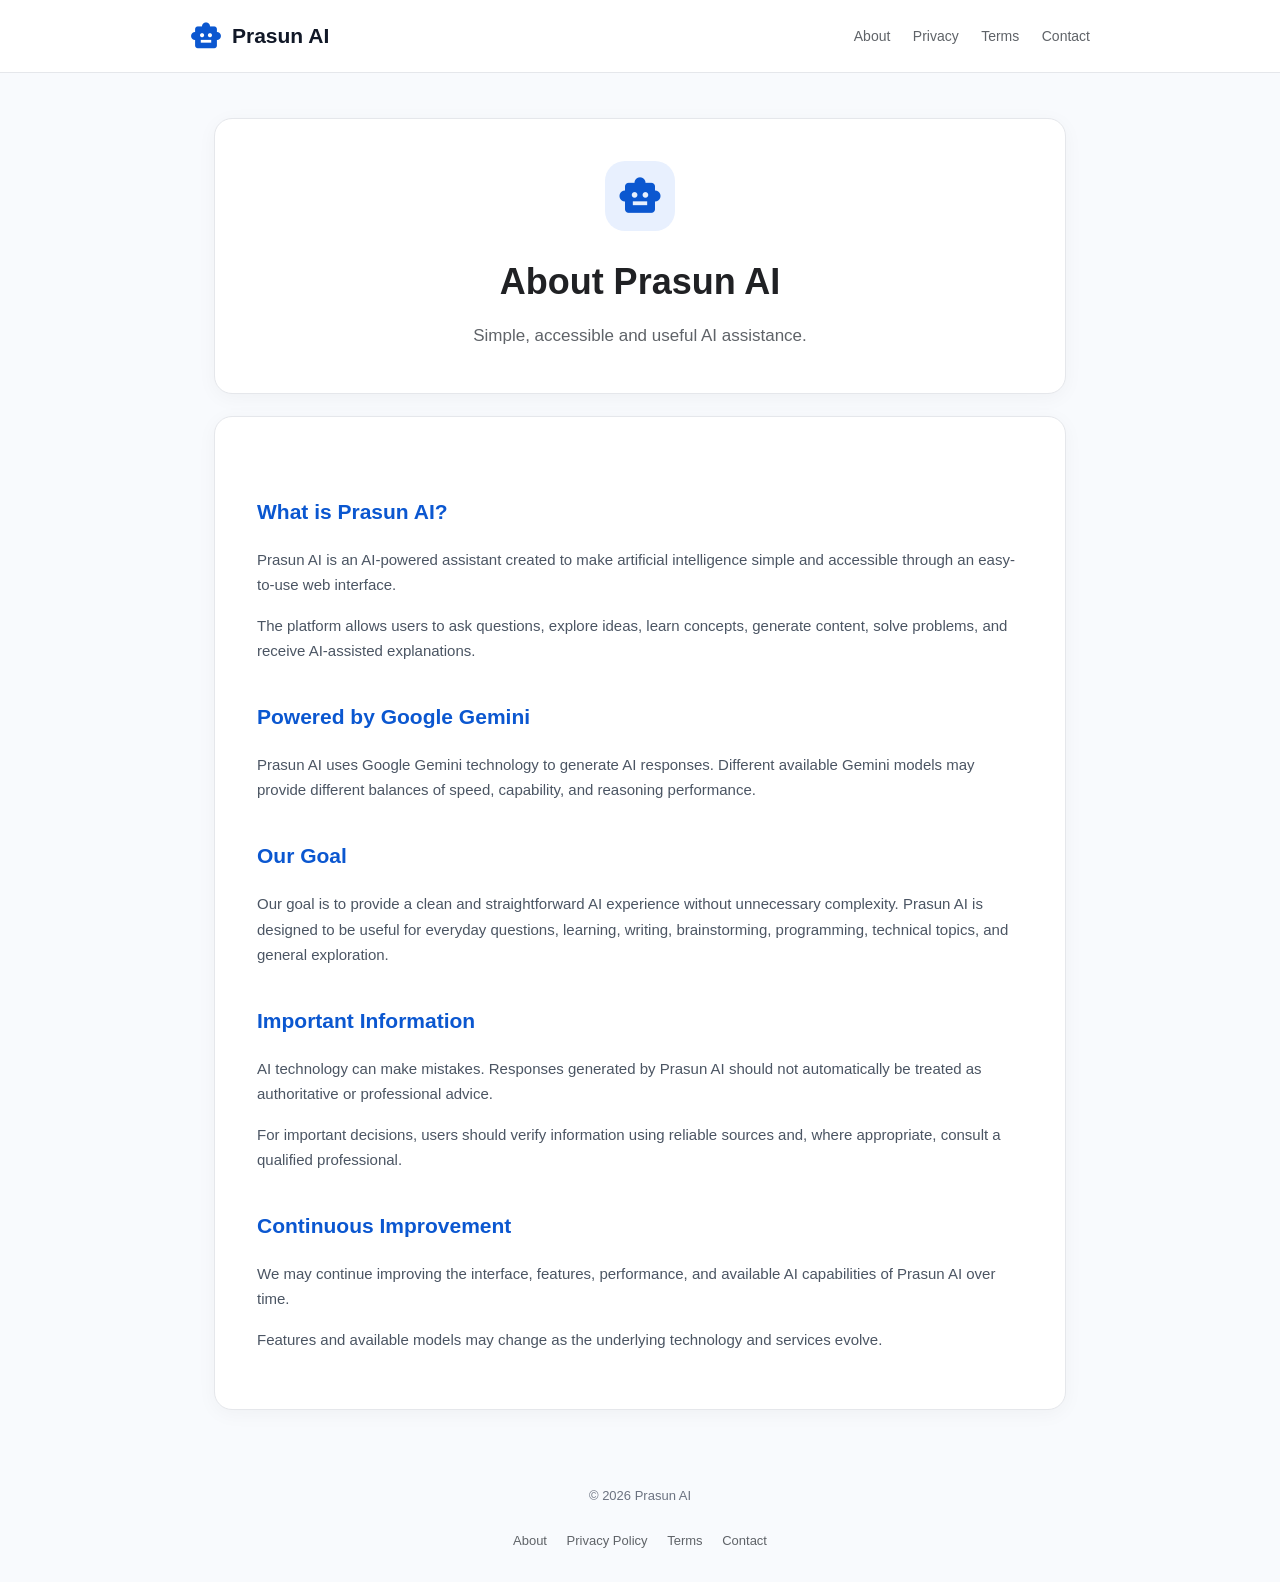
==== about.html @ ab5162e4 "Refactor about.html for improved structure and style" ====
<!DOCTYPE html>
<html lang="en">

<head>
  <meta charset="UTF-8">
  <meta name="viewport" content="width=device-width, initial-scale=1.0">

  <title>About Prasun AI</title>

  <meta
    name="description"
    content="Learn about Prasun AI, an AI-powered assistant designed to provide fast, useful and accessible AI assistance."
  >

  <!-- Google Material Symbols -->
  <link
    rel="stylesheet"
    href="https://fonts.googleapis.com/css2?family=Material+Symbols+Outlined:opsz,wght,FILL,GRAD@24,400,0,0"
  >

  <style>
    * {
      box-sizing: border-box;
    }

    body {
      margin: 0;
      font-family: Arial, Helvetica, sans-serif;
      background: #f8fafd;
      color: #202124;
      line-height: 1.7;
    }

    /* =========================================
       HEADER
       ========================================= */

    header {
      background: #fff;
      border-bottom: 1px solid #e5e7eb;
      padding: 18px 24px;
    }

    .header-inner {
      max-width: 900px;
      margin: auto;
      display: flex;
      align-items: center;
      justify-content: space-between;
    }

    /* Prasun AI brand */

    .brand {
      display: inline-flex;
      align-items: center;
      gap: 10px;

      color: #111827;
      text-decoration: none;

      font-size: 21px;
      font-weight: 700;
    }

    /* EXACT SAME ICON USED ON MAIN PRASUN AI PAGE */

    .brand .material-symbols-outlined {
      color: #0b57d0;
      font-size: 32px;

      font-variation-settings:
        "FILL" 1,
        "wght" 500,
        "GRAD" 0,
        "opsz" 24;
    }

    nav a {
      color: #5f6368;
      text-decoration: none;
      margin-left: 18px;
      font-size: 14px;
    }

    nav a:hover {
      color: #0b57d0;
    }

    /* =========================================
       MAIN CONTENT
       ========================================= */

    main {
      max-width: 900px;
      margin: 45px auto;
      padding: 0 24px;
    }

    .hero,
    .content {
      background: #fff;
      border: 1px solid #e5e7eb;
      border-radius: 18px;
      padding: 42px;
      box-shadow: 0 4px 20px rgba(0, 0, 0, 0.04);
    }

    .hero {
      text-align: center;
      margin-bottom: 22px;
    }

    /* =========================================
       ABOUT PAGE ICON
       ========================================= */

    .logo {
      width: 70px;
      height: 70px;
      margin: auto;

      border-radius: 20px;
      background: #e8f0fe;

      display: flex;
      align-items: center;
      justify-content: center;

      color: #0b57d0;
    }

    .logo .material-symbols-outlined {
      font-size: 44px;

      font-variation-settings:
        "FILL" 1,
        "wght" 500,
        "GRAD" 0,
        "opsz" 24;
    }

    h1 {
      font-size: 36px;
      margin: 20px 0 10px;
    }

    .tagline {
      color: #5f6368;
      font-size: 17px;
      margin: 0;
    }

    h2 {
      color: #0b57d0;
      margin-top: 35px;
      font-size: 21px;
    }

    p,
    li {
      color: #4b5563;
      font-size: 15px;
    }

    /* =========================================
       FOOTER
       ========================================= */

    footer {
      text-align: center;
      padding: 30px;
      color: #6b7280;
      font-size: 13px;
    }

    footer a {
      color: #5f6368;
      text-decoration: none;
      margin: 0 8px;
    }

    footer a:hover {
      color: #0b57d0;
      text-decoration: underline;
    }

    /* =========================================
       MOBILE
       ========================================= */

    @media (max-width: 650px) {

      .header-inner {
        flex-direction: column;
        align-items: flex-start;
        gap: 12px;
      }

      nav a {
        margin-left: 0;
        margin-right: 14px;
      }

      .hero,
      .content {
        padding: 25px;
      }

      h1 {
        font-size: 29px;
      }

      .brand {
        font-size: 21px;
      }

      .brand .material-symbols-outlined {
        font-size: 30px;
      }
    }
  </style>
</head>

<body>

  <!-- =========================================
       HEADER
       ========================================= -->

  <header>

    <div class="header-inner">

      <a class="brand" href="index.html">

        <!-- EXACT SAME PRASUN AI ROBOT ICON -->
        <span
          class="material-symbols-outlined"
          aria-hidden="true"
        >smart_toy</span>

        <span>Prasun AI</span>

      </a>

      <nav>
        <a href="about.html">About</a>
        <a href="privacy-policy.html">Privacy</a>
        <a href="terms.html">Terms</a>
        <a href="contact.html">Contact</a>
      </nav>

    </div>

  </header>


  <!-- =========================================
       MAIN
       ========================================= -->

  <main>

    <!-- HERO -->

    <section class="hero">

      <div class="logo">

        <!-- SAME ICON -->
        <span
          class="material-symbols-outlined"
          aria-hidden="true"
        >smart_toy</span>

      </div>

      <h1>About Prasun AI</h1>

      <p class="tagline">
        Simple, accessible and useful AI assistance.
      </p>

    </section>


    <!-- CONTENT -->

    <article class="content">

      <h2>What is Prasun AI?</h2>

      <p>
        Prasun AI is an AI-powered assistant created to make artificial
        intelligence simple and accessible through an easy-to-use web
        interface.
      </p>

      <p>
        The platform allows users to ask questions, explore ideas, learn
        concepts, generate content, solve problems, and receive AI-assisted
        explanations.
      </p>


      <h2>Powered by Google Gemini</h2>

      <p>
        Prasun AI uses Google Gemini technology to generate AI responses.
        Different available Gemini models may provide different balances of
        speed, capability, and reasoning performance.
      </p>


      <h2>Our Goal</h2>

      <p>
        Our goal is to provide a clean and straightforward AI experience
        without unnecessary complexity. Prasun AI is designed to be useful for
        everyday questions, learning, writing, brainstorming, programming,
        technical topics, and general exploration.
      </p>


      <h2>Important Information</h2>

      <p>
        AI technology can make mistakes. Responses generated by Prasun AI
        should not automatically be treated as authoritative or professional
        advice.
      </p>

      <p>
        For important decisions, users should verify information using
        reliable sources and, where appropriate, consult a qualified
        professional.
      </p>


      <h2>Continuous Improvement</h2>

      <p>
        We may continue improving the interface, features, performance, and
        available AI capabilities of Prasun AI over time.
      </p>

      <p>
        Features and available models may change as the underlying technology
        and services evolve.
      </p>

    </article>

  </main>


  <!-- =========================================
       FOOTER
       ========================================= -->

  <footer>

    © 2026 Prasun AI

    <br><br>

    <a href="about.html">About</a>

    <a href="privacy-policy.html">Privacy Policy</a>

    <a href="terms.html">Terms</a>

    <a href="contact.html">Contact</a>

  </footer>

</body>
</html>
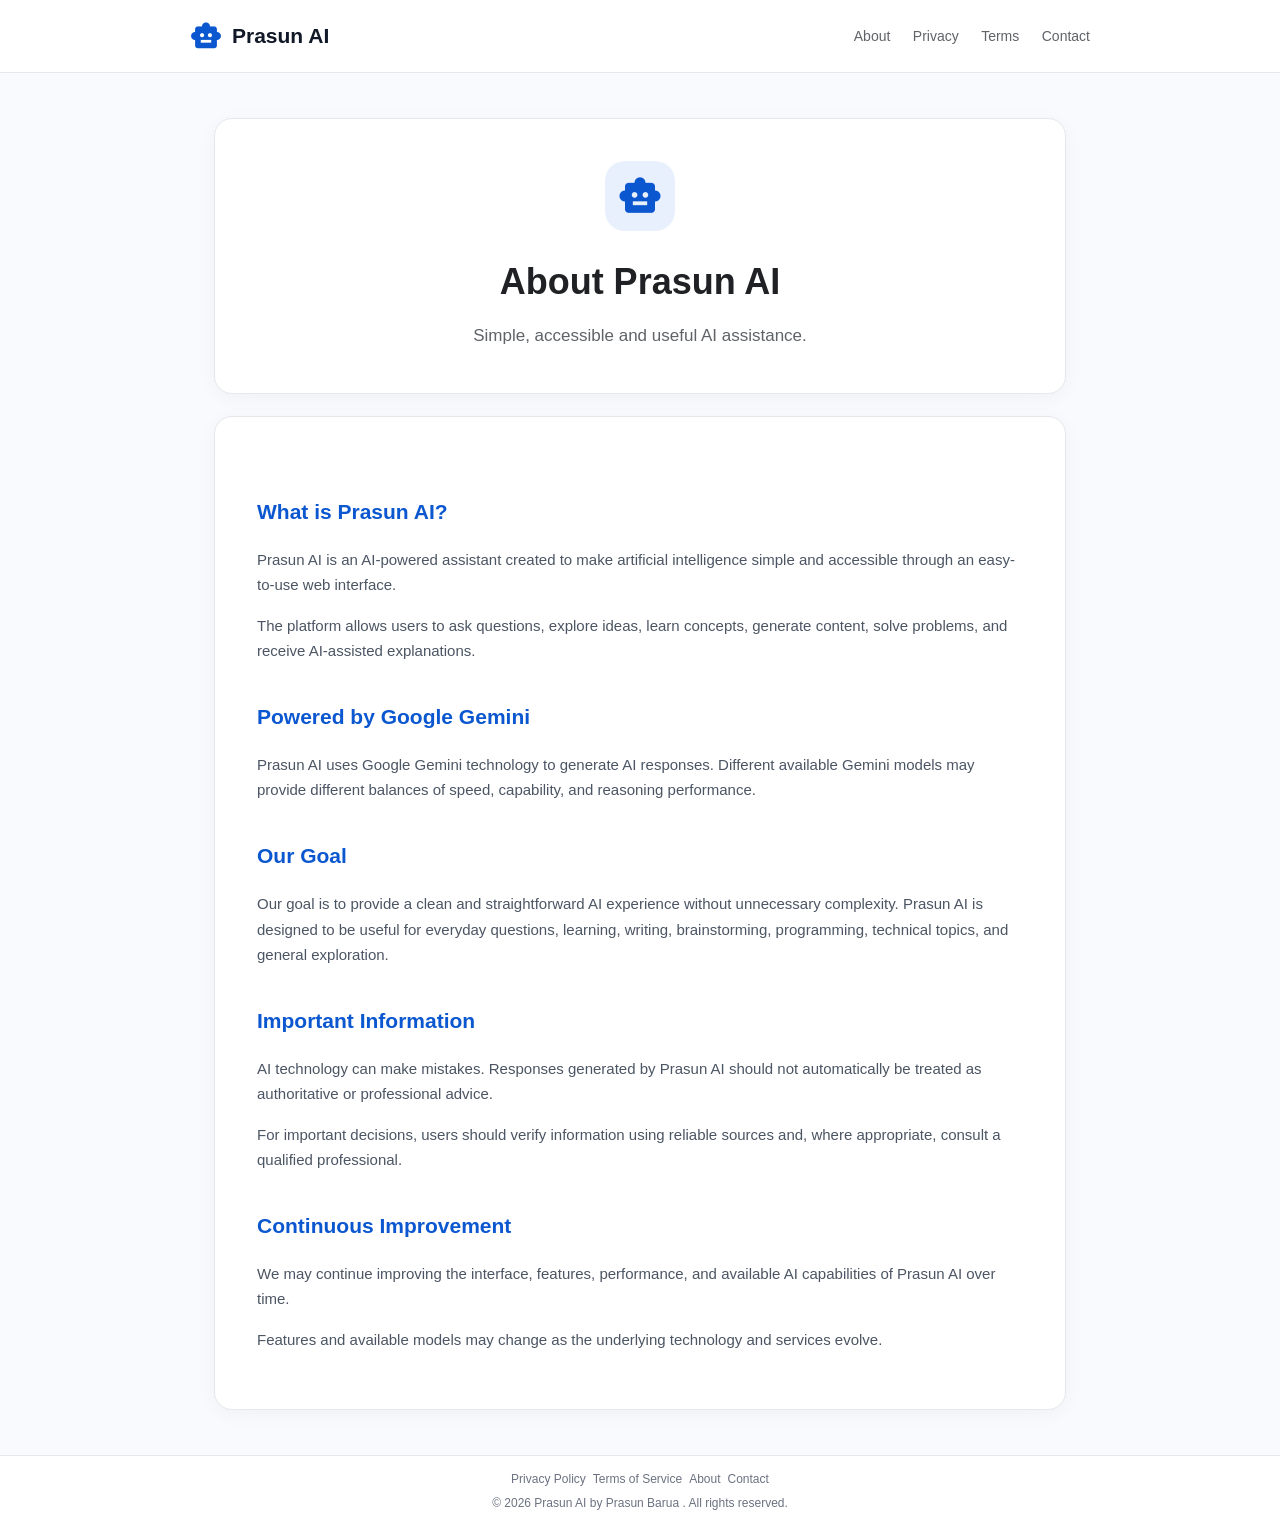
==== commit 9f64b7ad: "Update about.html" ====
--- a/about.html
+++ b/about.html
@@ -163,28 +163,61 @@
       font-size: 15px;
     }
 
-    /* =========================================
-       FOOTER
-       ========================================= */
-
-    footer {
-      text-align: center;
-      padding: 30px;
-      color: #6b7280;
-      font-size: 13px;
-    }
-
-    footer a {
-      color: #5f6368;
-      text-decoration: none;
-      margin: 0 8px;
-    }
-
-    footer a:hover {
-      color: #0b57d0;
-      text-decoration: underline;
-    }
-
+  /* =========================================================
+   PRASUN AI — SITE FOOTER
+   ========================================================= */
+
+.site-footer {
+  width: 100%;
+  box-sizing: border-box;
+  padding: 14px 20px 18px;
+  text-align: center;
+  background: #ffffff;
+  border-top: 1px solid #e5e7eb;
+  color: #6b7280;
+  font-size: 12px;
+  line-height: 1.6;
+}
+
+.footer-links {
+  display: flex;
+  align-items: center;
+  justify-content: center;
+  flex-wrap: wrap;
+  gap: 7px;
+  margin-bottom: 4px;
+}
+
+.footer-links a,
+.copyright a {
+  color: #6b7280;
+  text-decoration: none;
+  transition:
+    color 0.2s ease,
+    opacity 0.2s ease;
+}
+
+.footer-links a:hover,
+.copyright a:hover {
+  color: #0b57d0;
+  text-decoration: underline;
+}
+
+.copyright {
+  color: #6b7280;
+}
+
+/* Mobile */
+@media (max-width: 600px) {
+  .site-footer {
+    padding: 12px 14px 16px;
+    font-size: 11px;
+  }
+
+  .footer-links {
+    gap: 5px;
+  }
+}
     /* =========================================
        MOBILE
        ========================================= */
@@ -359,21 +392,27 @@
        FOOTER
        ========================================= -->
 
-  <footer>
-
-    © 2026 Prasun AI
-
-    <br><br>
-
+ <footer class="site-footer">
+
+  <div class="footer-links">
+    <a href="privacy-policy.html">Privacy Policy</a>
+    <a href="terms.html">Terms of Service</a>
     <a href="about.html">About</a>
-
-    <a href="privacy-policy.html">Privacy Policy</a>
-
-    <a href="terms.html">Terms</a>
-
     <a href="contact.html">Contact</a>
-
-  </footer>
-
+  </div>
+
+  <div class="copyright">
+    © 2026 Prasun AI by
+    <a
+      href="https://www.prasunbarua.com"
+      target="_blank"
+      rel="noopener noreferrer"
+    >
+      Prasun Barua
+    </a>
+    . All rights reserved.
+  </div>
+
+</footer>
 </body>
 </html>
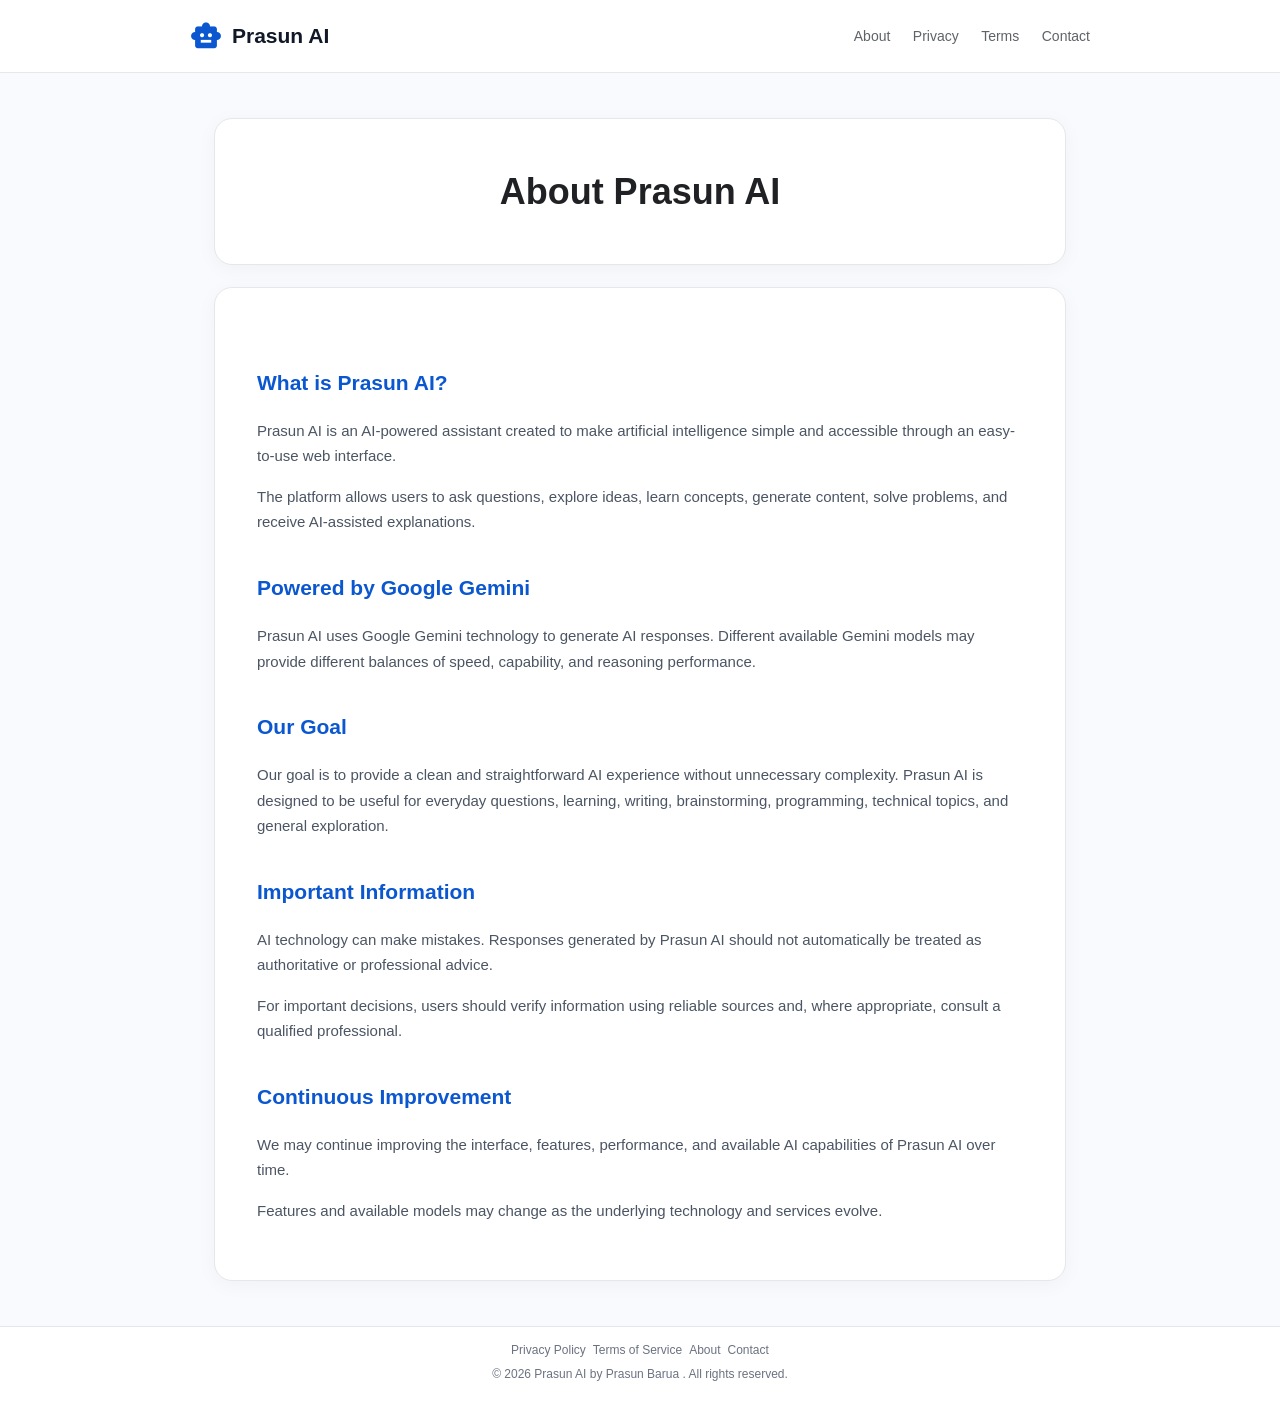
==== commit e2ce0d46: "Update about.html" ====
--- a/about.html
+++ b/about.html
@@ -2,6 +2,7 @@
 <html lang="en">
 
 <head>
+
   <meta charset="UTF-8">
   <meta name="viewport" content="width=device-width, initial-scale=1.0">
 
@@ -19,6 +20,7 @@
   >
 
   <style>
+
     * {
       box-sizing: border-box;
     }
@@ -31,6 +33,7 @@
       line-height: 1.7;
     }
 
+
     /* =========================================
        HEADER
        ========================================= */
@@ -49,6 +52,7 @@
       justify-content: space-between;
     }
 
+
     /* Prasun AI brand */
 
     .brand {
@@ -62,6 +66,7 @@
       font-size: 21px;
       font-weight: 700;
     }
+
 
     /* EXACT SAME ICON USED ON MAIN PRASUN AI PAGE */
 
@@ -76,6 +81,7 @@
         "opsz" 24;
     }
 
+
     nav a {
       color: #5f6368;
       text-decoration: none;
@@ -86,6 +92,7 @@
     nav a:hover {
       color: #0b57d0;
     }
+
 
     /* =========================================
        MAIN CONTENT
@@ -111,45 +118,20 @@
       margin-bottom: 22px;
     }
 
+
     /* =========================================
-       ABOUT PAGE ICON
+       PAGE TITLE
        ========================================= */
-
-    .logo {
-      width: 70px;
-      height: 70px;
-      margin: auto;
-
-      border-radius: 20px;
-      background: #e8f0fe;
-
-      display: flex;
-      align-items: center;
-      justify-content: center;
-
-      color: #0b57d0;
-    }
-
-    .logo .material-symbols-outlined {
-      font-size: 44px;
-
-      font-variation-settings:
-        "FILL" 1,
-        "wght" 500,
-        "GRAD" 0,
-        "opsz" 24;
-    }
 
     h1 {
       font-size: 36px;
-      margin: 20px 0 10px;
-    }
-
-    .tagline {
-      color: #5f6368;
-      font-size: 17px;
       margin: 0;
     }
+
+
+    /* =========================================
+       CONTENT HEADINGS
+       ========================================= */
 
     h2 {
       color: #0b57d0;
@@ -163,61 +145,52 @@
       font-size: 15px;
     }
 
-  /* =========================================================
-   PRASUN AI — SITE FOOTER
-   ========================================================= */
-
-.site-footer {
-  width: 100%;
-  box-sizing: border-box;
-  padding: 14px 20px 18px;
-  text-align: center;
-  background: #ffffff;
-  border-top: 1px solid #e5e7eb;
-  color: #6b7280;
-  font-size: 12px;
-  line-height: 1.6;
-}
-
-.footer-links {
-  display: flex;
-  align-items: center;
-  justify-content: center;
-  flex-wrap: wrap;
-  gap: 7px;
-  margin-bottom: 4px;
-}
-
-.footer-links a,
-.copyright a {
-  color: #6b7280;
-  text-decoration: none;
-  transition:
-    color 0.2s ease,
-    opacity 0.2s ease;
-}
-
-.footer-links a:hover,
-.copyright a:hover {
-  color: #0b57d0;
-  text-decoration: underline;
-}
-
-.copyright {
-  color: #6b7280;
-}
-
-/* Mobile */
-@media (max-width: 600px) {
-  .site-footer {
-    padding: 12px 14px 16px;
-    font-size: 11px;
-  }
-
-  .footer-links {
-    gap: 5px;
-  }
-}
+
+    /* =========================================================
+       PRASUN AI — SITE FOOTER
+       ========================================================= */
+
+    .site-footer {
+      width: 100%;
+      box-sizing: border-box;
+      padding: 14px 20px 18px;
+      text-align: center;
+      background: #ffffff;
+      border-top: 1px solid #e5e7eb;
+      color: #6b7280;
+      font-size: 12px;
+      line-height: 1.6;
+    }
+
+    .footer-links {
+      display: flex;
+      align-items: center;
+      justify-content: center;
+      flex-wrap: wrap;
+      gap: 7px;
+      margin-bottom: 4px;
+    }
+
+    .footer-links a,
+    .copyright a {
+      color: #6b7280;
+      text-decoration: none;
+      transition:
+        color 0.2s ease,
+        opacity 0.2s ease;
+    }
+
+    .footer-links a:hover,
+    .copyright a:hover {
+      color: #0b57d0;
+      text-decoration: underline;
+    }
+
+    .copyright {
+      color: #6b7280;
+    }
+
+
     /* =========================================
        MOBILE
        ========================================= */
@@ -251,11 +224,25 @@
       .brand .material-symbols-outlined {
         font-size: 30px;
       }
-    }
+
+      .site-footer {
+        padding: 12px 14px 16px;
+        font-size: 11px;
+      }
+
+      .footer-links {
+        gap: 5px;
+      }
+
+    }
+
   </style>
+
 </head>
 
+
 <body>
+
 
   <!-- =========================================
        HEADER
@@ -277,11 +264,17 @@
 
       </a>
 
+
       <nav>
+
         <a href="about.html">About</a>
+
         <a href="privacy-policy.html">Privacy</a>
+
         <a href="terms.html">Terms</a>
+
         <a href="contact.html">Contact</a>
+
       </nav>
 
     </div>
@@ -295,32 +288,20 @@
 
   <main>
 
-    <!-- HERO -->
+
+    <!-- PAGE TITLE -->
 
     <section class="hero">
 
-      <div class="logo">
-
-        <!-- SAME ICON -->
-        <span
-          class="material-symbols-outlined"
-          aria-hidden="true"
-        >smart_toy</span>
-
-      </div>
-
       <h1>About Prasun AI</h1>
 
-      <p class="tagline">
-        Simple, accessible and useful AI assistance.
-      </p>
-
     </section>
 
 
     <!-- CONTENT -->
 
     <article class="content">
+
 
       <h2>What is Prasun AI?</h2>
 
@@ -383,7 +364,9 @@
         and services evolve.
       </p>
 
+
     </article>
+
 
   </main>
 
@@ -392,27 +375,48 @@
        FOOTER
        ========================================= -->
 
- <footer class="site-footer">
-
-  <div class="footer-links">
-    <a href="privacy-policy.html">Privacy Policy</a>
-    <a href="terms.html">Terms of Service</a>
-    <a href="about.html">About</a>
-    <a href="contact.html">Contact</a>
-  </div>
-
-  <div class="copyright">
-    © 2026 Prasun AI by
-    <a
-      href="https://www.prasunbarua.com"
-      target="_blank"
-      rel="noopener noreferrer"
-    >
-      Prasun Barua
-    </a>
-    . All rights reserved.
-  </div>
-
-</footer>
+  <footer class="site-footer">
+
+    <div class="footer-links">
+
+      <a href="privacy-policy.html">
+        Privacy Policy
+      </a>
+
+      <a href="terms.html">
+        Terms of Service
+      </a>
+
+      <a href="about.html">
+        About
+      </a>
+
+      <a href="contact.html">
+        Contact
+      </a>
+
+    </div>
+
+
+    <div class="copyright">
+
+      © 2026 Prasun AI by
+
+      <a
+        href="https://www.prasunbarua.com"
+        target="_blank"
+        rel="noopener noreferrer"
+      >
+        Prasun Barua
+      </a>
+
+      . All rights reserved.
+
+    </div>
+
+  </footer>
+
+
 </body>
+
 </html>
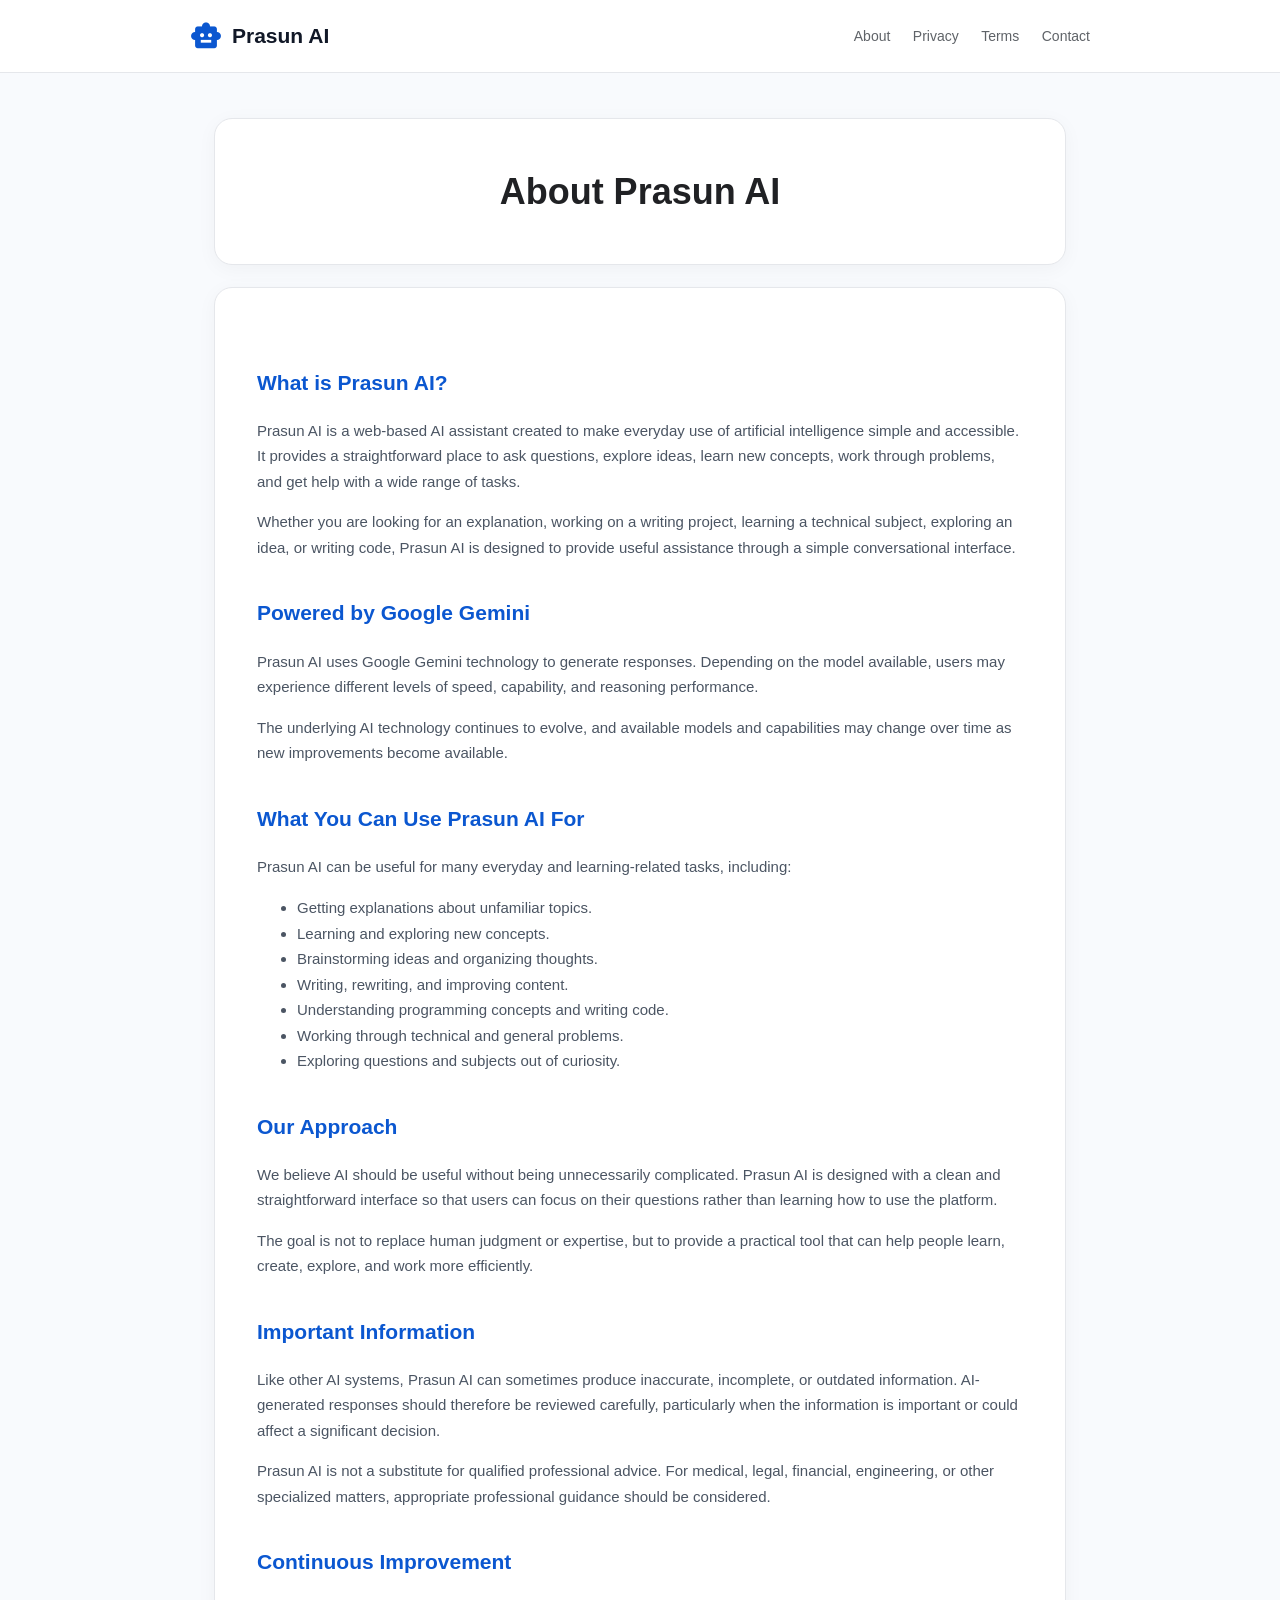
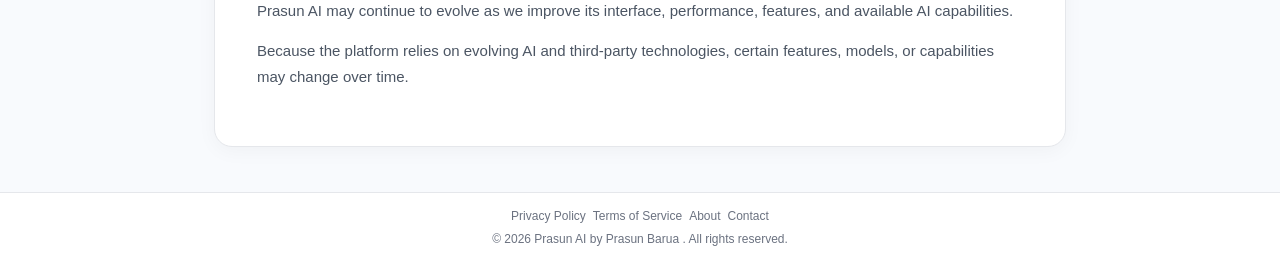
==== commit 337c9980: "Revise About page content for clarity and detail Updated content on the About page to clarify the pu" ====
--- a/about.html
+++ b/about.html
@@ -10,7 +10,7 @@
 
   <meta
     name="description"
-    content="Learn about Prasun AI, an AI-powered assistant designed to provide fast, useful and accessible AI assistance."
+    content="Learn about Prasun AI, a simple and accessible AI assistant powered by Google Gemini for everyday questions, learning, writing, programming, and problem solving."
   >
 
   <!-- Google Material Symbols -->
@@ -306,62 +306,97 @@
       <h2>What is Prasun AI?</h2>
 
       <p>
-        Prasun AI is an AI-powered assistant created to make artificial
-        intelligence simple and accessible through an easy-to-use web
-        interface.
-      </p>
-
-      <p>
-        The platform allows users to ask questions, explore ideas, learn
-        concepts, generate content, solve problems, and receive AI-assisted
-        explanations.
+        Prasun AI is a web-based AI assistant created to make everyday use
+        of artificial intelligence simple and accessible. It provides a
+        straightforward place to ask questions, explore ideas, learn new
+        concepts, work through problems, and get help with a wide range of
+        tasks.
+      </p>
+
+      <p>
+        Whether you are looking for an explanation, working on a writing
+        project, learning a technical subject, exploring an idea, or writing
+        code, Prasun AI is designed to provide useful assistance through a
+        simple conversational interface.
       </p>
 
 
       <h2>Powered by Google Gemini</h2>
 
       <p>
-        Prasun AI uses Google Gemini technology to generate AI responses.
-        Different available Gemini models may provide different balances of
-        speed, capability, and reasoning performance.
-      </p>
-
-
-      <h2>Our Goal</h2>
-
-      <p>
-        Our goal is to provide a clean and straightforward AI experience
-        without unnecessary complexity. Prasun AI is designed to be useful for
-        everyday questions, learning, writing, brainstorming, programming,
-        technical topics, and general exploration.
+        Prasun AI uses Google Gemini technology to generate responses.
+        Depending on the model available, users may experience different
+        levels of speed, capability, and reasoning performance.
+      </p>
+
+      <p>
+        The underlying AI technology continues to evolve, and available
+        models and capabilities may change over time as new improvements
+        become available.
+      </p>
+
+
+      <h2>What You Can Use Prasun AI For</h2>
+
+      <p>
+        Prasun AI can be useful for many everyday and learning-related
+        tasks, including:
+      </p>
+
+      <ul>
+        <li>Getting explanations about unfamiliar topics.</li>
+        <li>Learning and exploring new concepts.</li>
+        <li>Brainstorming ideas and organizing thoughts.</li>
+        <li>Writing, rewriting, and improving content.</li>
+        <li>Understanding programming concepts and writing code.</li>
+        <li>Working through technical and general problems.</li>
+        <li>Exploring questions and subjects out of curiosity.</li>
+      </ul>
+
+
+      <h2>Our Approach</h2>
+
+      <p>
+        We believe AI should be useful without being unnecessarily
+        complicated. Prasun AI is designed with a clean and straightforward
+        interface so that users can focus on their questions rather than
+        learning how to use the platform.
+      </p>
+
+      <p>
+        The goal is not to replace human judgment or expertise, but to provide
+        a practical tool that can help people learn, create, explore, and
+        work more efficiently.
       </p>
 
 
       <h2>Important Information</h2>
 
       <p>
-        AI technology can make mistakes. Responses generated by Prasun AI
-        should not automatically be treated as authoritative or professional
-        advice.
-      </p>
-
-      <p>
-        For important decisions, users should verify information using
-        reliable sources and, where appropriate, consult a qualified
-        professional.
+        Like other AI systems, Prasun AI can sometimes produce inaccurate,
+        incomplete, or outdated information. AI-generated responses should
+        therefore be reviewed carefully, particularly when the information
+        is important or could affect a significant decision.
+      </p>
+
+      <p>
+        Prasun AI is not a substitute for qualified professional advice.
+        For medical, legal, financial, engineering, or other specialized
+        matters, appropriate professional guidance should be considered.
       </p>
 
 
       <h2>Continuous Improvement</h2>
 
       <p>
-        We may continue improving the interface, features, performance, and
-        available AI capabilities of Prasun AI over time.
-      </p>
-
-      <p>
-        Features and available models may change as the underlying technology
-        and services evolve.
+        Prasun AI may continue to evolve as we improve its interface,
+        performance, features, and available AI capabilities.
+      </p>
+
+      <p>
+        Because the platform relies on evolving AI and third-party
+        technologies, certain features, models, or capabilities may change
+        over time.
       </p>
 
 
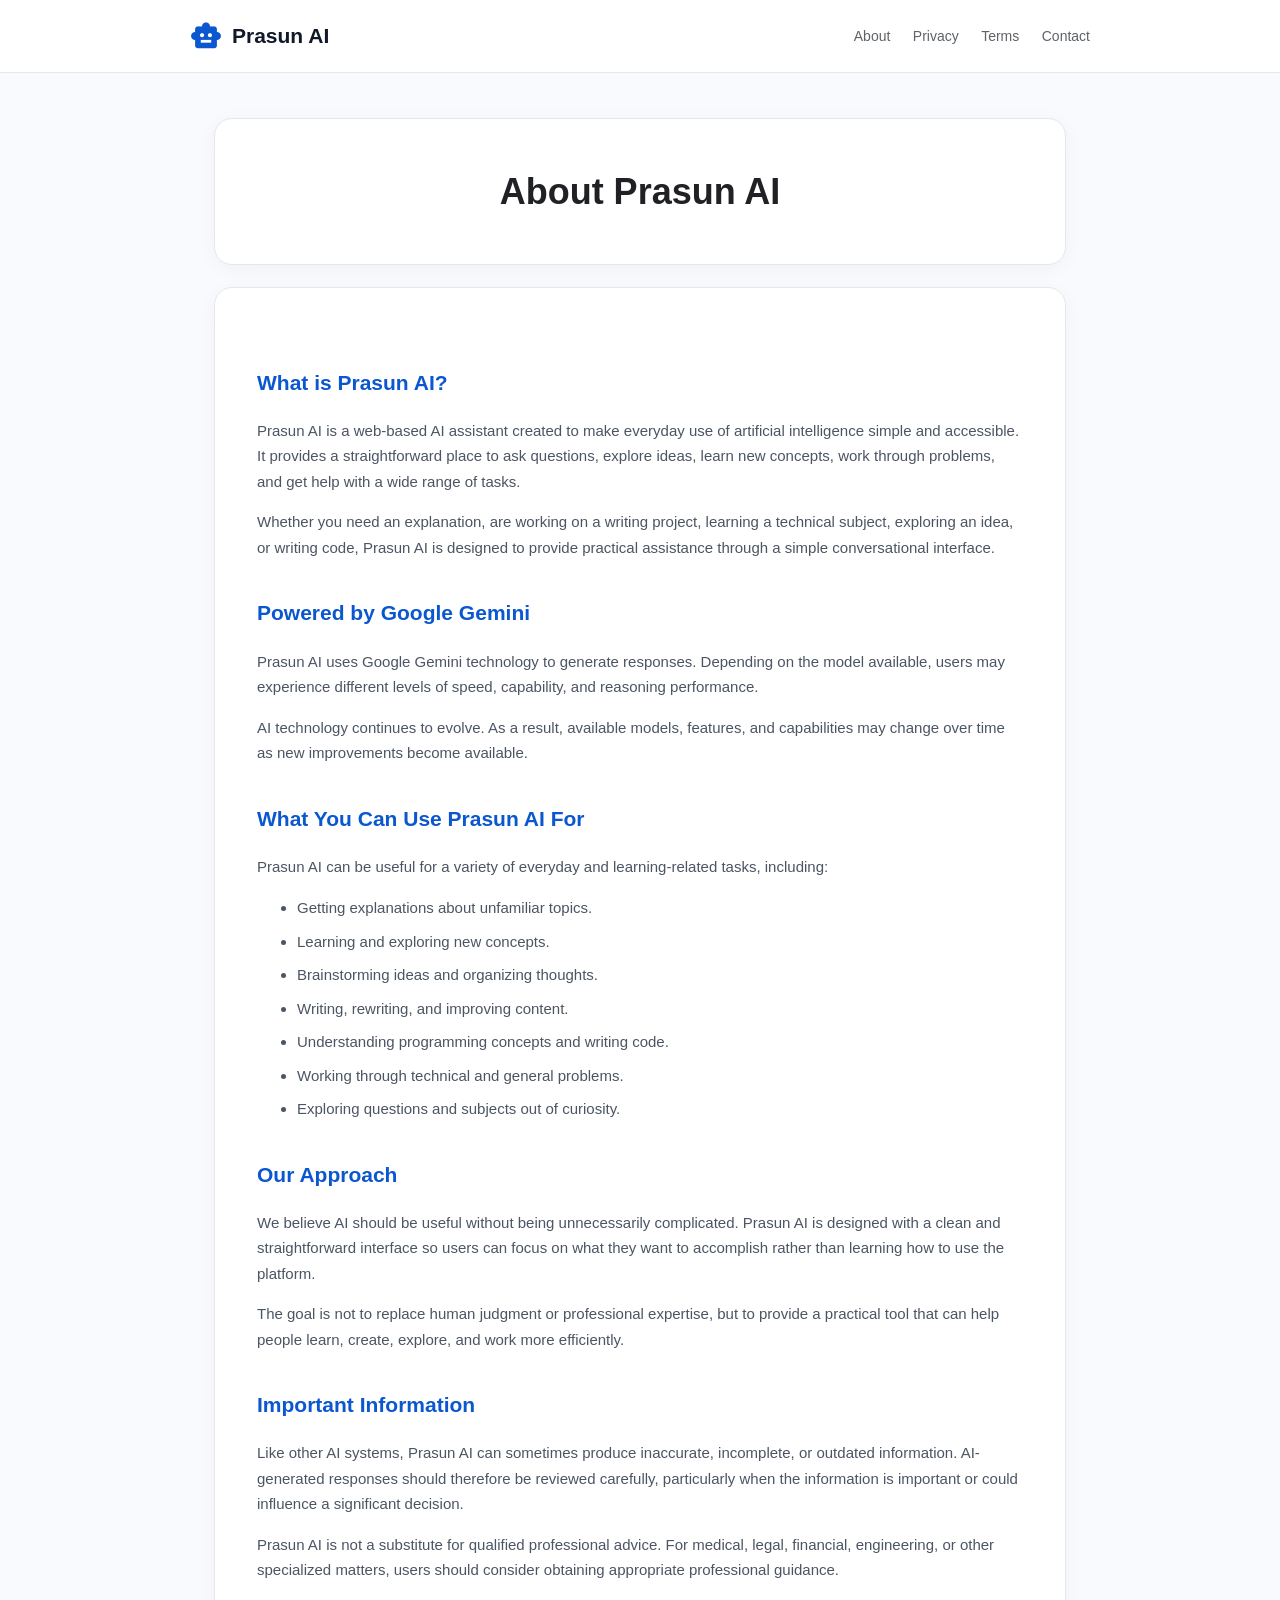
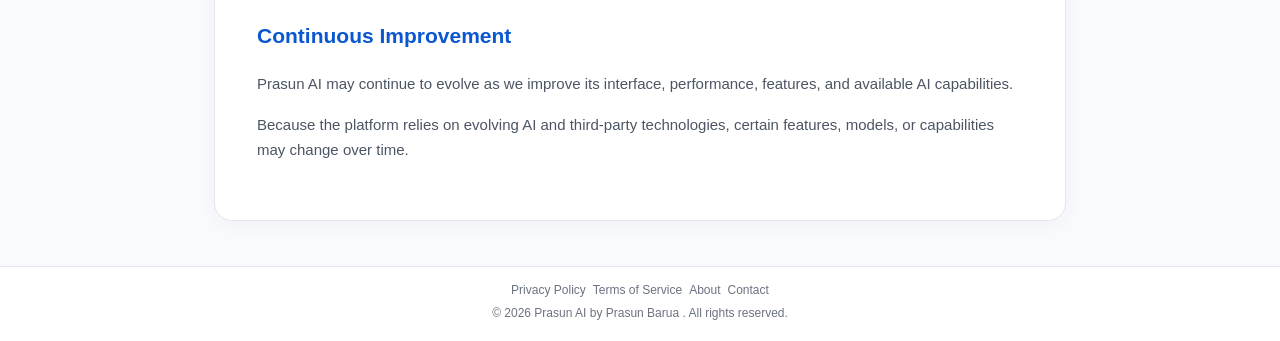
==== commit 781155b1: "Refactor comments and improve text clarity Updated various comments and text for clarity and consist" ====
--- a/about.html
+++ b/about.html
@@ -68,7 +68,7 @@
     }
 
 
-    /* EXACT SAME ICON USED ON MAIN PRASUN AI PAGE */
+    /* SAME PRASUN AI ICON USED ON THE MAIN PAGE */
 
     .brand .material-symbols-outlined {
       color: #0b57d0;
@@ -103,6 +103,7 @@
       margin: 45px auto;
       padding: 0 24px;
     }
+
 
     .hero,
     .content {
@@ -113,6 +114,7 @@
       box-shadow: 0 4px 20px rgba(0, 0, 0, 0.04);
     }
 
+
     .hero {
       text-align: center;
       margin-bottom: 22px;
@@ -126,6 +128,7 @@
     h1 {
       font-size: 36px;
       margin: 0;
+      color: #202124;
     }
 
 
@@ -145,10 +148,14 @@
       font-size: 15px;
     }
 
-
-    /* =========================================================
+    li {
+      margin-bottom: 8px;
+    }
+
+
+    /* =========================================
        PRASUN AI — SITE FOOTER
-       ========================================================= */
+       ========================================= */
 
     .site-footer {
       width: 100%;
@@ -254,7 +261,7 @@
 
       <a class="brand" href="index.html">
 
-        <!-- EXACT SAME PRASUN AI ROBOT ICON -->
+        <!-- SAME PRASUN AI ROBOT ICON -->
         <span
           class="material-symbols-outlined"
           aria-hidden="true"
@@ -314,9 +321,9 @@
       </p>
 
       <p>
-        Whether you are looking for an explanation, working on a writing
-        project, learning a technical subject, exploring an idea, or writing
-        code, Prasun AI is designed to provide useful assistance through a
+        Whether you need an explanation, are working on a writing project,
+        learning a technical subject, exploring an idea, or writing code,
+        Prasun AI is designed to provide practical assistance through a
         simple conversational interface.
       </p>
 
@@ -330,8 +337,8 @@
       </p>
 
       <p>
-        The underlying AI technology continues to evolve, and available
-        models and capabilities may change over time as new improvements
+        AI technology continues to evolve. As a result, available models,
+        features, and capabilities may change over time as new improvements
         become available.
       </p>
 
@@ -339,18 +346,40 @@
       <h2>What You Can Use Prasun AI For</h2>
 
       <p>
-        Prasun AI can be useful for many everyday and learning-related
+        Prasun AI can be useful for a variety of everyday and learning-related
         tasks, including:
       </p>
 
       <ul>
-        <li>Getting explanations about unfamiliar topics.</li>
-        <li>Learning and exploring new concepts.</li>
-        <li>Brainstorming ideas and organizing thoughts.</li>
-        <li>Writing, rewriting, and improving content.</li>
-        <li>Understanding programming concepts and writing code.</li>
-        <li>Working through technical and general problems.</li>
-        <li>Exploring questions and subjects out of curiosity.</li>
+
+        <li>
+          Getting explanations about unfamiliar topics.
+        </li>
+
+        <li>
+          Learning and exploring new concepts.
+        </li>
+
+        <li>
+          Brainstorming ideas and organizing thoughts.
+        </li>
+
+        <li>
+          Writing, rewriting, and improving content.
+        </li>
+
+        <li>
+          Understanding programming concepts and writing code.
+        </li>
+
+        <li>
+          Working through technical and general problems.
+        </li>
+
+        <li>
+          Exploring questions and subjects out of curiosity.
+        </li>
+
       </ul>
 
 
@@ -359,14 +388,14 @@
       <p>
         We believe AI should be useful without being unnecessarily
         complicated. Prasun AI is designed with a clean and straightforward
-        interface so that users can focus on their questions rather than
-        learning how to use the platform.
-      </p>
-
-      <p>
-        The goal is not to replace human judgment or expertise, but to provide
-        a practical tool that can help people learn, create, explore, and
-        work more efficiently.
+        interface so users can focus on what they want to accomplish rather
+        than learning how to use the platform.
+      </p>
+
+      <p>
+        The goal is not to replace human judgment or professional expertise,
+        but to provide a practical tool that can help people learn, create,
+        explore, and work more efficiently.
       </p>
 
 
@@ -376,13 +405,14 @@
         Like other AI systems, Prasun AI can sometimes produce inaccurate,
         incomplete, or outdated information. AI-generated responses should
         therefore be reviewed carefully, particularly when the information
-        is important or could affect a significant decision.
+        is important or could influence a significant decision.
       </p>
 
       <p>
         Prasun AI is not a substitute for qualified professional advice.
         For medical, legal, financial, engineering, or other specialized
-        matters, appropriate professional guidance should be considered.
+        matters, users should consider obtaining appropriate professional
+        guidance.
       </p>
 
 
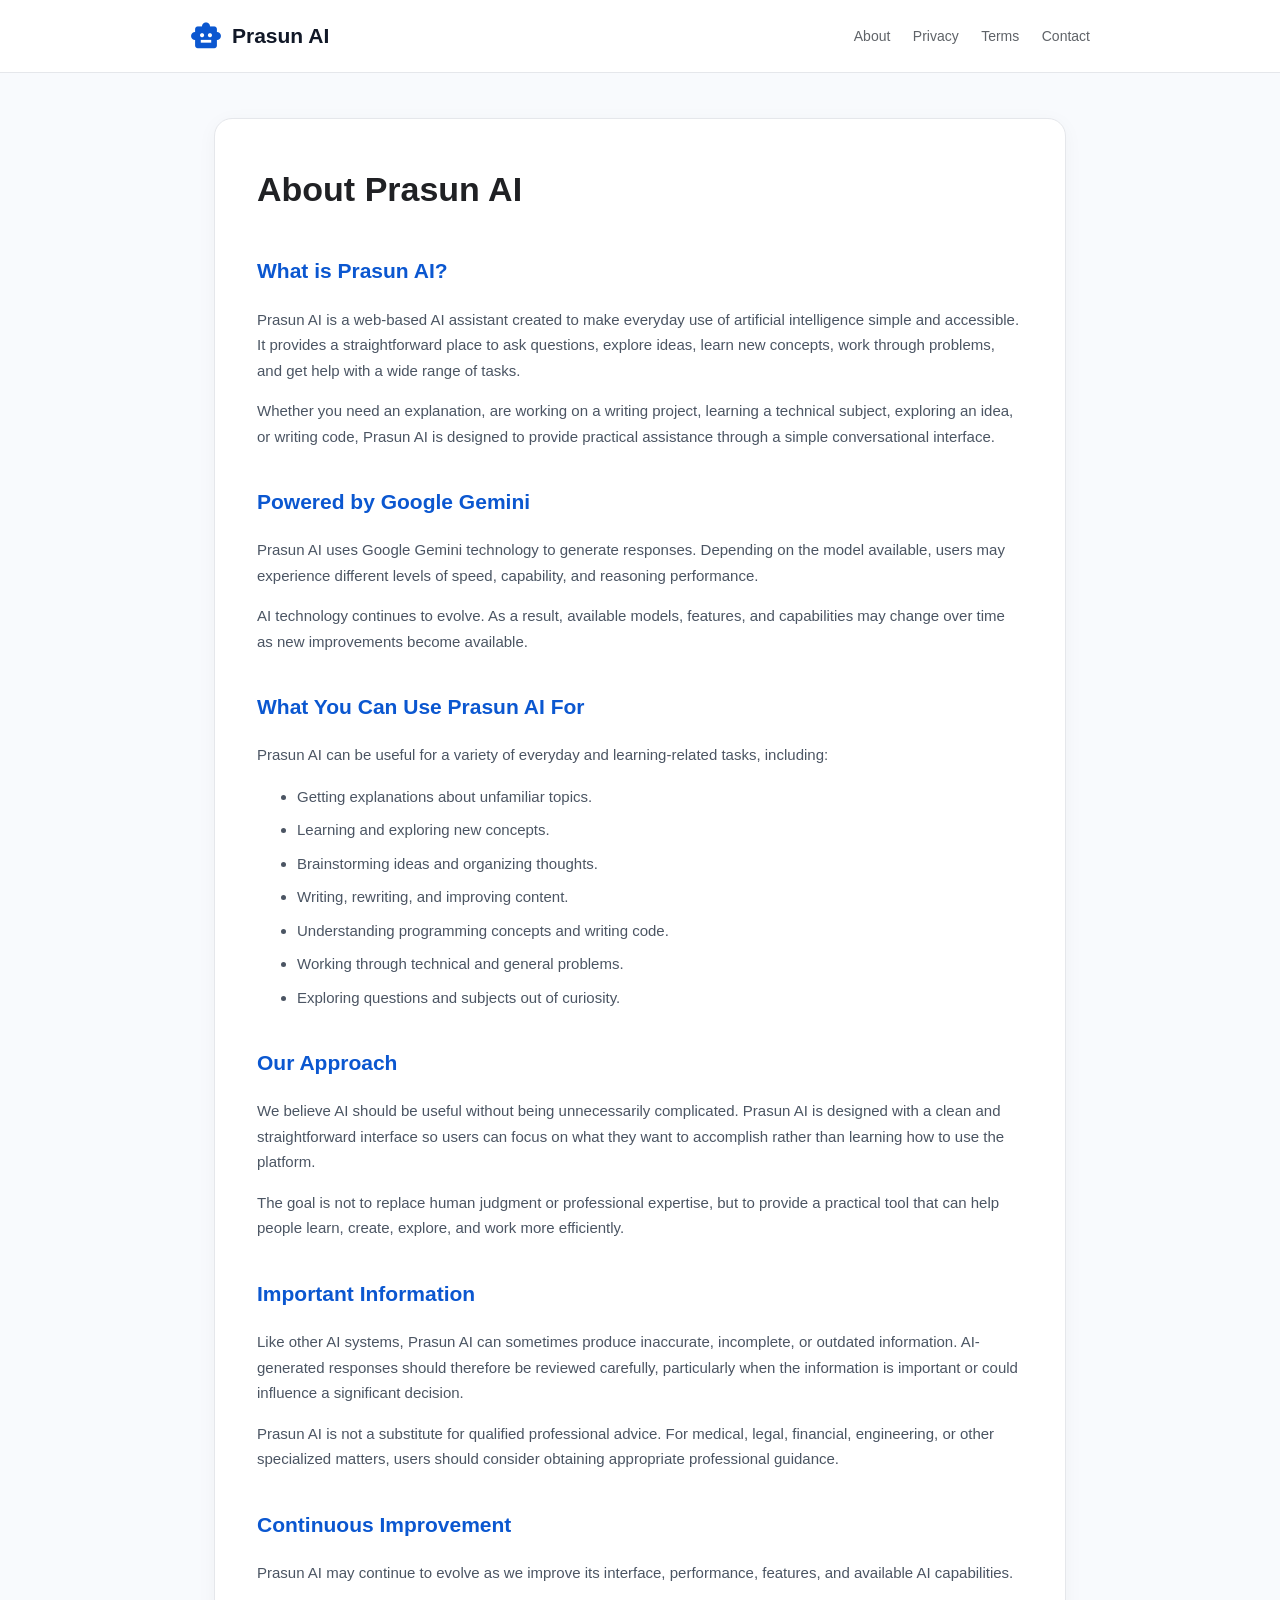
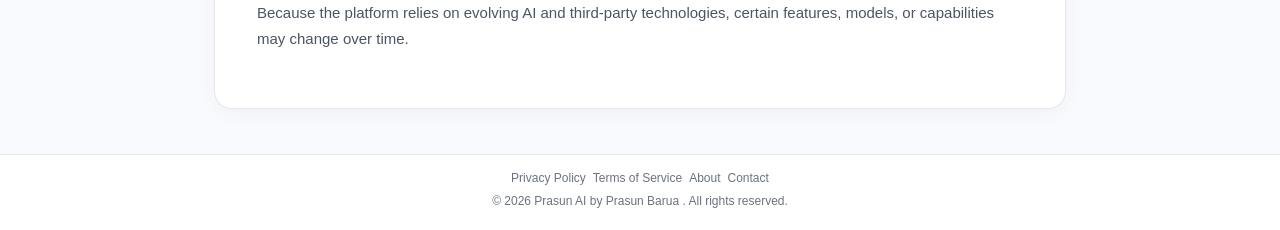
==== commit 6b9278dd: "Refactor about.html for consistency and clarity" ====
--- a/about.html
+++ b/about.html
@@ -68,7 +68,7 @@
     }
 
 
-    /* SAME PRASUN AI ICON USED ON THE MAIN PAGE */
+    /* EXACT SAME ICON USED ON MAIN PRASUN AI PAGE */
 
     .brand .material-symbols-outlined {
       color: #0b57d0;
@@ -105,7 +105,6 @@
     }
 
 
-    .hero,
     .content {
       background: #fff;
       border: 1px solid #e5e7eb;
@@ -115,19 +114,13 @@
     }
 
 
-    .hero {
-      text-align: center;
-      margin-bottom: 22px;
-    }
-
-
     /* =========================================
        PAGE TITLE
        ========================================= */
 
     h1 {
-      font-size: 36px;
-      margin: 0;
+      margin-top: 0;
+      font-size: 34px;
       color: #202124;
     }
 
@@ -137,8 +130,8 @@
        ========================================= */
 
     h2 {
+      margin-top: 35px;
       color: #0b57d0;
-      margin-top: 35px;
       font-size: 21px;
     }
 
@@ -215,7 +208,6 @@
         margin-right: 14px;
       }
 
-      .hero,
       .content {
         padding: 25px;
       }
@@ -261,7 +253,7 @@
 
       <a class="brand" href="index.html">
 
-        <!-- SAME PRASUN AI ROBOT ICON -->
+        <!-- EXACT SAME PRASUN AI ROBOT ICON -->
         <span
           class="material-symbols-outlined"
           aria-hidden="true"
@@ -295,19 +287,10 @@
 
   <main>
 
-
-    <!-- PAGE TITLE -->
-
-    <section class="hero">
+    <article class="content">
+
 
       <h1>About Prasun AI</h1>
-
-    </section>
-
-
-    <!-- CONTENT -->
-
-    <article class="content">
 
 
       <h2>What is Prasun AI?</h2>
@@ -431,7 +414,6 @@
 
 
     </article>
-
 
   </main>
 
